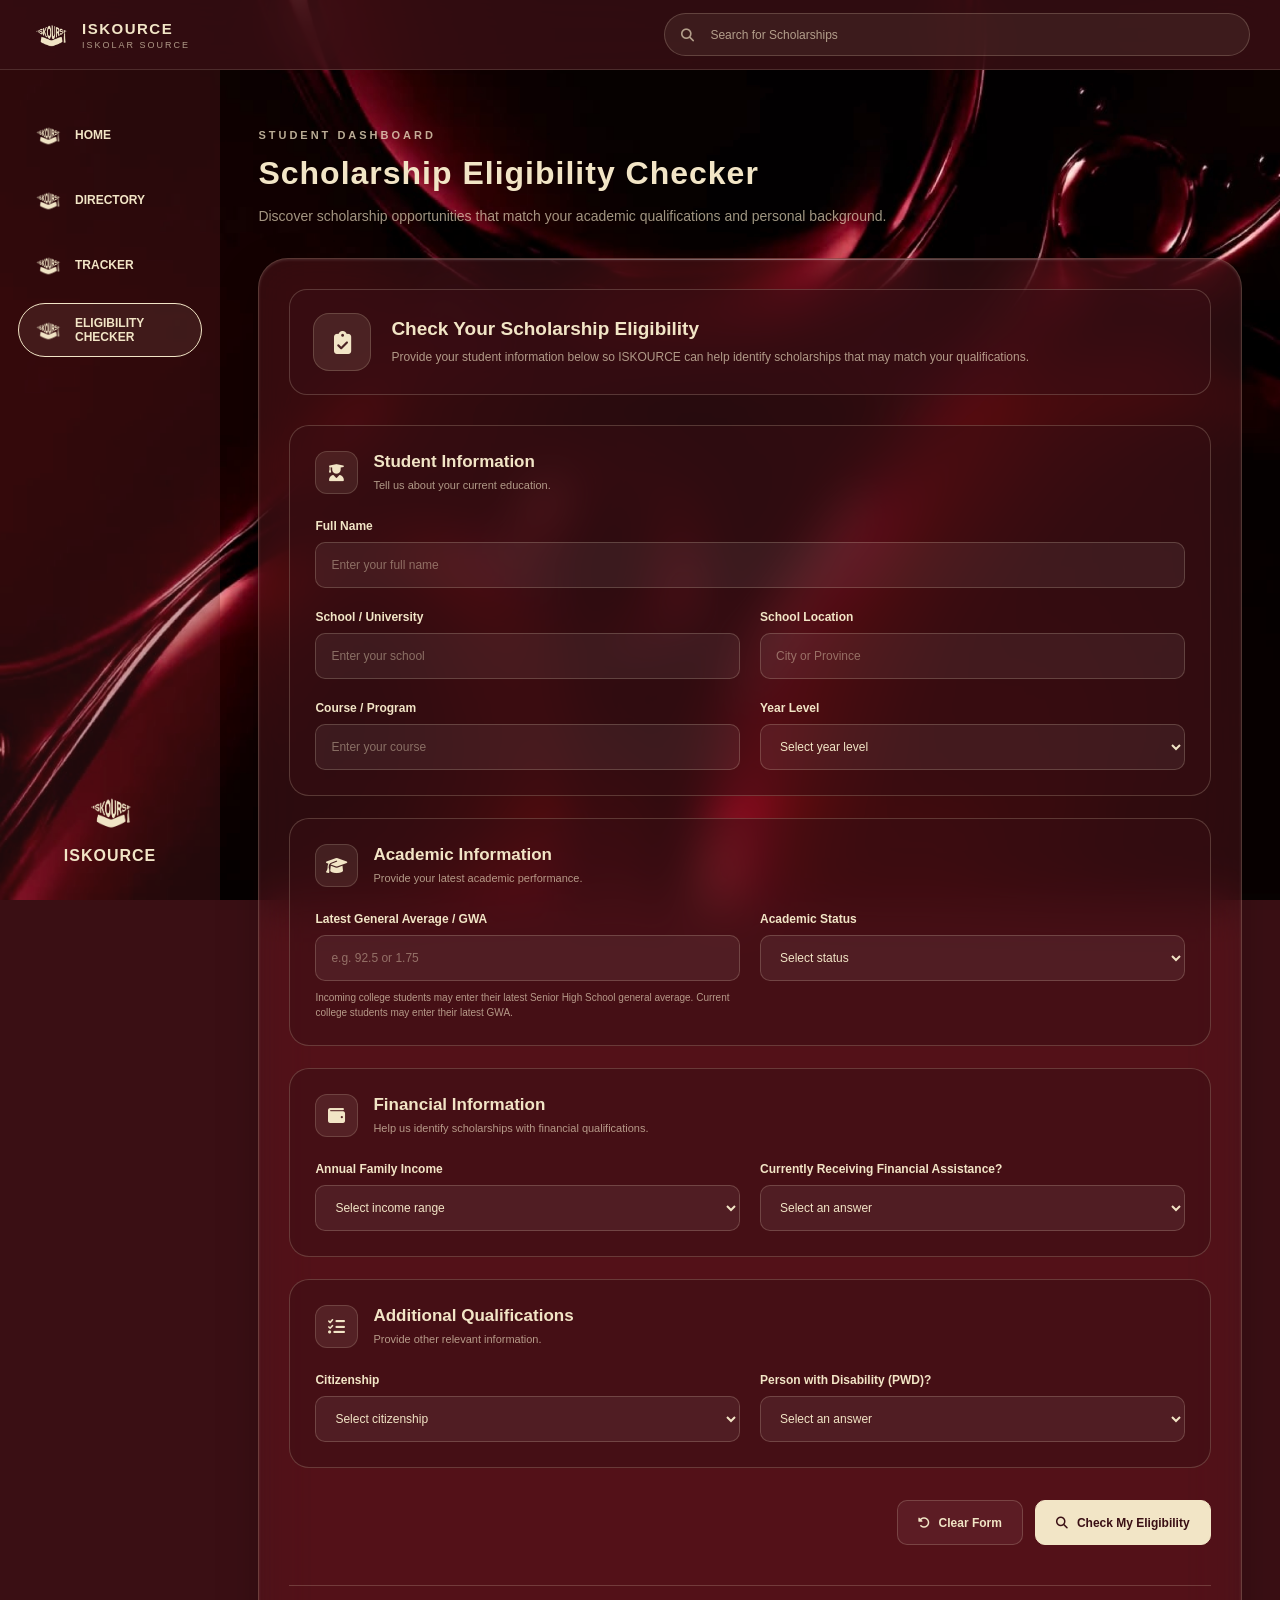
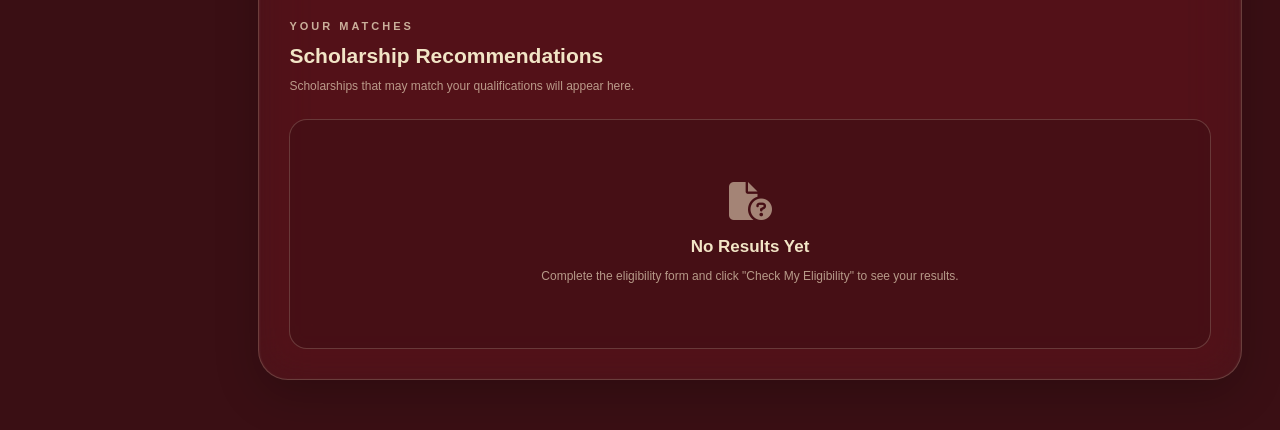
==== eligibility.html @ 720b9396 "create website page" ====
<!DOCTYPE html>
<html lang="en">

<head>
    <meta charset="UTF-8">
    <meta name="viewport" content="width=device-width, initial-scale=1.0">

    <title>ISKOURCE | Eligibility Checker</title>

    <link rel="stylesheet" href="style.css">
    <link rel="stylesheet" href="eligibility.css">

    <link rel="stylesheet"
        href="https://cdnjs.cloudflare.com/ajax/libs/font-awesome/6.5.0/css/all.min.css">
</head>

<body>

    <!-- TOP HEADER -->
    <header class="top-header">

        <a href="index.html" class="top-brand">
            <img src="images/my-logo.png" alt="ISKOURCE Logo">

            <div>
                <strong>ISKOURCE</strong>
                <small>ISKOLAR SOURCE</small>
            </div>
        </a>

        <div class="top-search">
            <i class="fa-solid fa-magnifying-glass"></i>

            <input
                type="text"
                id="topSearch"
                placeholder="Search for Scholarships"
            >
        </div>

    </header>


    <!-- SIDEBAR -->
    <aside class="sidebar">

        <nav class="sidebar-links">

            <a href="index.html" class="sidebar-link">
                <img src="images/my-logo.png" alt="">
                <span>HOME</span>
            </a>

            <a href="scholarships.html" class="sidebar-link">
                <img src="images/my-logo.png" alt="">
                <span>DIRECTORY</span>
            </a>

            <a href="tracker.html" class="sidebar-link">
                <img src="images/my-logo.png" alt="">
                <span>TRACKER</span>
            </a>

            <a href="eligibility.html" class="sidebar-link active">
                <img src="images/my-logo.png" alt="">
                <span>ELIGIBILITY CHECKER</span>
            </a>

        </nav>

        <div class="sidebar-brand">
            <img src="images/my-logo.png" alt="ISKOURCE">
            <span>ISKOURCE</span>
        </div>

    </aside>


    <!-- MAIN CONTENT -->
    <main class="main-content">

        <!-- PAGE HEADING -->
        <header class="eligibility-heading">

            <div>
                <span class="eligibility-eyebrow">
                    STUDENT DASHBOARD
                </span>

                <h1>Scholarship Eligibility Checker</h1>

                <p>
                    Discover scholarship opportunities that match
                    your academic qualifications and personal background.
                </p>
            </div>

        </header>


        <!-- ELIGIBILITY MAIN CONTAINER -->
        <div class="eligibility-container">


            <!-- INTRODUCTION -->
            <section class="eligibility-intro">

                <div class="eligibility-intro-icon">
                    <i class="fa-solid fa-clipboard-check"></i>
                </div>

                <div>
                    <h2>Check Your Scholarship Eligibility</h2>

                    <p>
                        Provide your student information below so ISKOURCE
                        can help identify scholarships that may match
                        your qualifications.
                    </p>
                </div>

            </section>


            <!-- ELIGIBILITY FORM -->
            <form id="eligibilityForm">


                <!-- STUDENT INFORMATION -->
                <section class="eligibility-form-section">

                    <div class="eligibility-section-heading">

                        <div class="eligibility-section-icon">
                            <i class="fa-solid fa-user-graduate"></i>
                        </div>

                        <div>
                            <h2>Student Information</h2>
                            <p>Tell us about your current education.</p>
                        </div>

                    </div>


                    <div class="eligibility-form-grid">

                        <div class="eligibility-field full-width">
                            <label for="studentName">Full Name</label>

                            <input
                                type="text"
                                id="studentName"
                                placeholder="Enter your full name"
                                required
                            >
                        </div>


                        <div class="eligibility-field">
                            <label for="studentSchool">
                                School / University
                            </label>

                            <input
                                type="text"
                                id="studentSchool"
                                placeholder="Enter your school"
                                required
                            >
                        </div>


                        <div class="eligibility-field">
                            <label for="studentLocation">
                                School Location
                            </label>

                            <input
                                type="text"
                                id="studentLocation"
                                placeholder="City or Province"
                                required
                            >
                        </div>


                        <div class="eligibility-field">
                            <label for="studentCourse">
                                Course / Program
                            </label>

                            <input
                                type="text"
                                id="studentCourse"
                                placeholder="Enter your course"
                                required
                            >
                        </div>


                        <div class="eligibility-field">
                            <label for="studentYear">
                                Year Level
                            </label>

                            <select id="studentYear" required>
                                <option value="">Select year level</option>
                                <option value="Grade 11">Grade 11</option>
                                <option value="Grade 12">Grade 12</option>
                                <option value="1st Year">1st Year College</option>
                                <option value="2nd Year">2nd Year College</option>
                                <option value="3rd Year">3rd Year College</option>
                                <option value="4th Year">4th Year College</option>
                                <option value="5th Year">5th Year College</option>
                            </select>
                        </div>

                    </div>

                </section>


                <!-- ACADEMIC INFORMATION -->
                <section class="eligibility-form-section">

                    <div class="eligibility-section-heading">

                        <div class="eligibility-section-icon">
                            <i class="fa-solid fa-graduation-cap"></i>
                        </div>

                        <div>
                            <h2>Academic Information</h2>
                            <p>Provide your latest academic performance.</p>
                        </div>

                    </div>


                    <div class="eligibility-form-grid">

                       
<div class="eligibility-field">
    <label for="studentGWA">
        Latest General Average / GWA
    </label>

    <input
        type="number"
        id="studentGWA"
        placeholder="e.g. 92.5 or 1.75"
        min="0"
        max="100"
        step="any"
        required
    >

    <small>
        Incoming college students may enter their latest Senior High
        School general average. Current college students may enter
        their latest GWA.
    </small>
</div>


                        <div class="eligibility-field">
                            <label for="academicStatus">
                                Academic Status
                            </label>

                            <select id="academicStatus" required>
                                <option value="">Select status</option>
                                <option value="Regular">Regular Student</option>
                                <option value="Irregular">Irregular Student</option>
                                <option value="Transferee">Transferee</option>
                                <option value="Returning">Returning Student</option>
                            </select>
                        </div>

                    </div>

                </section>


                <!-- FINANCIAL INFORMATION -->
                <section class="eligibility-form-section">

                    <div class="eligibility-section-heading">

                        <div class="eligibility-section-icon">
                            <i class="fa-solid fa-wallet"></i>
                        </div>

                        <div>
                            <h2>Financial Information</h2>
                            <p>Help us identify scholarships with financial qualifications.</p>
                        </div>

                    </div>


                    <div class="eligibility-form-grid">

                        <div class="eligibility-field">
                            <label for="familyIncome">
                                Annual Family Income
                            </label>

                            <select id="familyIncome" required>
                                <option value="">Select income range</option>
                                <option value="below-100k">Below ₱100,000</option>
                                <option value="100k-200k">₱100,000 – ₱200,000</option>
                                <option value="200k-300k">₱200,001 – ₱300,000</option>
                                <option value="300k-400k">₱300,001 – ₱400,000</option>
                                <option value="400k-500k">₱400,001 – ₱500,000</option>
                                <option value="above-500k">Above ₱500,000</option>
                            </select>
                        </div>


                        <div class="eligibility-field">
                            <label for="financialAssistance">
                                Currently Receiving Financial Assistance?
                            </label>

                            <select id="financialAssistance" required>
                                <option value="">Select an answer</option>
                                <option value="Yes">Yes</option>
                                <option value="No">No</option>
                            </select>
                        </div>

                    </div>

                </section>


                <!-- ADDITIONAL INFORMATION -->
                <section class="eligibility-form-section">

                    <div class="eligibility-section-heading">

                        <div class="eligibility-section-icon">
                            <i class="fa-solid fa-list-check"></i>
                        </div>

                        <div>
                            <h2>Additional Qualifications</h2>
                            <p>Provide other relevant information.</p>
                        </div>

                    </div>


                    <div class="eligibility-form-grid">

                        <div class="eligibility-field">
                            <label for="studentCitizenship">
                                Citizenship
                            </label>

                            <select id="studentCitizenship" required>
                                <option value="">Select citizenship</option>
                                <option value="Filipino">Filipino</option>
                                <option value="Other">Other</option>
                            </select>
                        </div>


                        <div class="eligibility-field">
                            <label for="studentDisability">
                                Person with Disability (PWD)?
                            </label>

                            <select id="studentDisability" required>
                                <option value="">Select an answer</option>
                                <option value="Yes">Yes</option>
                                <option value="No">No</option>
                            </select>
                        </div>

                    </div>

                </section>


                <!-- FORM ACTIONS -->
                <div class="eligibility-form-actions">

                    <button
                        type="reset"
                        class="eligibility-reset-btn"
                    >
                        <i class="fa-solid fa-rotate-left"></i>
                        Clear Form
                    </button>

                    <button
                        type="submit"
                        class="eligibility-submit-btn"
                    >
                        <i class="fa-solid fa-magnifying-glass"></i>
                        Check My Eligibility
                    </button>

                </div>

            </form>


            <!-- RESULTS SECTION -->
            <section class="eligibility-results" id="eligibilityResults">

                <div class="eligibility-results-heading">

                    <div>
                        <span class="eligibility-eyebrow">
                            YOUR MATCHES
                        </span>

                        <h2>Scholarship Recommendations</h2>

                        <p>
                            Scholarships that may match your qualifications
                            will appear here.
                        </p>
                    </div>

                </div>


                <div class="eligibility-results-placeholder">

                    <i class="fa-solid fa-file-circle-question"></i>

                    <h3>No Results Yet</h3>

                    <p>
                        Complete the eligibility form and click
                        "Check My Eligibility" to see your results.
                    </p>

                </div>

            </section>

        </div>

    </main>


    <!-- JAVASCRIPT -->
    <script src="scholarship-data.js"></script>
<script src="eligibility.js"></script>

</body>
</html>
---- style.css ----
/* =========================================
   ISKOURCE HOMEPAGE
   MAROON GLASSMORPHISM DESIGN
========================================= */


/* COLOR VARIABLES */

:root {

    --dark-red: #3A0F14;
    --light-red: #601C24;
    --cream-yellow: #F2E5C6;

    --glass-bg: rgba(96, 28, 36, 0.48);
    --glass-border: rgba(242, 229, 198, 0.30);

    --text-muted: rgba(242, 229, 198, 0.72);

    --transition: 0.3s ease;

}


/* GENERAL RESET */

* {
    margin: 0;
    padding: 0;
    box-sizing: border-box;
}

html {
    min-height: 100%;
    background-color: #3A0F14;
}

body {
    min-height: 100vh;
    background: transparent;
}


/* MAIN HOMEPAGE */

.homepage {
    min-height: 100vh;
    background-image: url("images/background.jpg") !important;
    background-size: cover !important;
    background-position: center !important;
    background-repeat: no-repeat !important;
}
/* =========================================
   HEADER
========================================= */

.brand-header {

    min-height: 75px;

    display: flex;

    align-items: center;

    padding: 12px 6%;

    background: rgba(96, 28, 36, 0.65);

    backdrop-filter: blur(15px);
    -webkit-backdrop-filter: blur(15px);

    border-bottom: 1px solid var(--glass-border);

}

.brand-lockup {

    display: flex;

    align-items: center;

    gap: 12px;

    text-decoration: none;

    color: var(--cream-yellow);

}

.brand-mark {
    display: flex;
    align-items: center;
    justify-content: center;
}

.brand-mark img {
    width: 55px;
    height: 55px;
    object-fit: contain;
}

.brand-copy {

    display: flex;

    flex-direction: column;

}

.brand-copy strong {

    font-size: 16px;

    font-weight: 900;

    letter-spacing: 1px;

}

.brand-copy small {

    font-size: 8px;

    font-weight: 700;

    letter-spacing: 1px;

}


/* =========================================
   WELCOME SECTION
========================================= */

.welcome {

    width: 90%;

    max-width: 900px;

    min-height: 390px;

    margin: auto;

    padding: 75px 20px 45px;

    display: flex;

    flex-direction: column;

    justify-content: center;

    align-items: center;

    text-align: center;

}


/* HERO BRAND */

.hero-brand {

    display: flex;

    align-items: center;

    justify-content: center;

    gap: 20px;

}

.hero-mark {
    display: flex;
    align-items: center;
    justify-content: center;
}

.hero-mark img {
    width: 110px;
    height: 110px;
    object-fit: contain;
    transform: rotate(-8deg);
    filter: drop-shadow(5px 7px 5px rgba(0,0,0,0.25));
}

.hero-brand-copy {

    text-align: left;

}

.hero-brand h1 {

    font-size: clamp(42px, 8vw, 78px);

    font-weight: 900;

    letter-spacing: -3px;

    color: var(--cream-yellow);

}

.tagline {

    font-size: clamp(15px, 2.7vw, 25px);

    font-weight: 700;

    font-style: italic;

    color: var(--cream-yellow);

}


/* DESCRIPTION */

.welcome-description {

    max-width: 590px;

    margin: 27px auto;

    color: var(--text-muted);

    font-size: 13px;

    line-height: 1.8;

}


/* JOURNEY BUTTON */

.journey-button {

    display: inline-flex;

    align-items: center;

    justify-content: center;

    gap: 12px;

    padding: 14px 28px;

    border-radius: 30px;

    background: var(--cream-yellow);

    color: var(--dark-red);

    text-decoration: none;

    font-size: 12px;

    font-weight: 800;

    transition: var(--transition);

}

.journey-button:hover {

    transform: translateY(-4px);

    box-shadow: 0 10px 25px rgba(0,0,0,0.25);

    background: #fff1d2;

}


/* =========================================
   GLASSMORPHISM SEARCH BAR
========================================= */

.search-section {

    width: 88%;

    max-width: 900px;

    margin: auto;

}


.search-container {

    width: 100%;

    min-height: 60px;

    display: flex;

    align-items: center;

    gap: 15px;

    padding: 6px 10px 6px 22px;

    border-radius: 50px;

    background: rgba(96, 28, 36, 0.45);

    backdrop-filter: blur(18px);
    -webkit-backdrop-filter: blur(18px);

    border: 1px solid var(--glass-border);

    box-shadow:

        0 8px 32px rgba(0,0,0,0.18),

        inset 0 1px 0 rgba(242,229,198,0.08);

    transition: var(--transition);

}

.search-container:focus-within {

    border-color: var(--cream-yellow);

    box-shadow:

        0 0 20px rgba(242,229,198,0.10),

        0 8px 32px rgba(0,0,0,0.2);

}


.search-icon {

    color: var(--text-muted);

}


.search-container input {

    flex: 1;

    min-width: 0;

    height: 45px;

    border: none;

    outline: none;

    background: transparent;

    color: var(--cream-yellow);

    font-size: 13px;

}

.search-container input::placeholder {

    color: rgba(242,229,198,0.55);

}


.search-container button {

    width: 43px;

    height: 43px;

    border: none;

    border-radius: 50%;

    background: var(--cream-yellow);

    color: var(--dark-red);

    cursor: pointer;

    transition: var(--transition);

}

.search-container button:hover {

    transform: scale(1.08);

    background: white;

}


/* =========================================
   SEARCH RESULTS
========================================= */

.scholarship-list {

    display: none;

    grid-template-columns: repeat(3, 1fr);

    gap: 15px;

    margin-top: 20px;

}

.scholarship-card {

    padding: 22px;

    text-decoration: none;

    color: var(--cream-yellow);

    border-radius: 16px;

    background: var(--glass-bg);

    backdrop-filter: blur(15px);
    -webkit-backdrop-filter: blur(15px);

    border: 1px solid var(--glass-border);

    box-shadow: 0 8px 25px rgba(0,0,0,0.15);

    transition: var(--transition);

}

.scholarship-card:hover {

    transform: translateY(-5px);

    background: rgba(120, 38, 48, 0.65);

    border-color: var(--cream-yellow);

}

.result-type {

    font-size: 9px;

    font-weight: 800;

    letter-spacing: 1px;

    color: var(--text-muted);

}

.scholarship-card h3 {

    margin: 12px 0 8px;

    font-size: 15px;

}

.scholarship-card p {

    font-size: 11px;

    line-height: 1.6;

    color: var(--text-muted);

}

.result-link {

    display: inline-block;

    margin-top: 15px;

    font-size: 10px;

    font-weight: 800;

}


/* =========================================
   QUICK ACCESS SECTION
========================================= */

.quick-access {

    width: 90%;

    max-width: 1100px;

    margin: 75px auto;

}


.section-heading {

    text-align: center;

    margin-bottom: 30px;

}

.eyebrow {

    font-size: 10px;

    font-weight: 800;

    letter-spacing: 2px;

    color: var(--text-muted);

    margin-bottom: 10px;

}

.section-heading h2 {

    font-size: clamp(22px, 3vw, 30px);

    font-weight: 800;

    color: var(--cream-yellow);

}

.section-heading p:last-child {

    margin-top: 10px;

    font-size: 12px;

    color: var(--text-muted);

    line-height: 1.7;

}


/* FEATURE CARD CONTAINER */

.card-container {

    display: grid;

    grid-template-columns: repeat(3, 1fr);

    gap: 20px;

}


/* =========================================
   GLASSMORPHISM FEATURE CARDS
========================================= */

.feature-card {

    min-height: 230px;

    display: flex;

    flex-direction: column;

    align-items: flex-start;

    padding: 25px;

    text-decoration: none;

    color: var(--cream-yellow);

    border-radius: 18px;

    background:

        linear-gradient(
            135deg,
            rgba(120, 38, 48, 0.40),
            rgba(58, 15, 20, 0.50)
        );

    backdrop-filter: blur(20px);
    -webkit-backdrop-filter: blur(20px);

    border: 1px solid var(--glass-border);

    box-shadow:

        0 8px 32px rgba(0,0,0,0.20),

        inset 0 1px 0 rgba(242,229,198,0.10);

    transition: var(--transition);

}


/* CARD HOVER */

.feature-card:hover {

    transform: translateY(-7px);

    background: rgba(120, 38, 48, 0.60);

    border-color: rgba(242,229,198,0.75);

    box-shadow:

        0 15px 35px rgba(0,0,0,0.25),

        0 0 15px rgba(242,229,198,0.08);

}


/* CARD ICON */

.feature-icon {

    width: 50px;

    height: 50px;

    display: flex;

    justify-content: center;

    align-items: center;

    margin-bottom: 20px;

    border-radius: 13px;

    background: var(--cream-yellow);

    color: var(--dark-red);

    font-size: 22px;

}


/* CARD TEXT */

.feature-card h3 {

    font-size: 16px;

    font-weight: 800;

    margin-bottom: 10px;

    color: var(--cream-yellow);

}

.feature-card p {

    font-size: 11px;

    line-height: 1.7;

    color: var(--text-muted);

    margin-bottom: 20px;

}


/* CARD ACTION */

.card-action {

    margin-top: auto;

    font-size: 10px;

    font-weight: 800;

    color: var(--cream-yellow);

}

.card-action i {

    margin-left: 5px;

    transition: var(--transition);

}

.feature-card:hover .card-action i {

    transform: translateX(5px);

}


/* =========================================
   FOOTER
========================================= */

.homepage-footer {

    padding: 25px 15px;

    text-align: center;

    border-top: 1px solid var(--glass-border);

    background: rgba(58,15,20,0.30);

}

.footer-brand {

    font-size: 14px;

    font-weight: 900;

    letter-spacing: 1px;

    color: var(--cream-yellow);

    text-decoration: none;

}

.homepage-footer p {

    margin-top: 8px;

    font-size: 9px;

    color: var(--text-muted);

}


/* =========================================
   RESPONSIVE DESIGN
========================================= */

@media (max-width: 760px) {

    .welcome {

        min-height: 340px;

    }

    .card-container {

        grid-template-columns: 1fr;

    }

    .scholarship-list {

        grid-template-columns: 1fr;

    }

    .feature-card {

        min-height: 190px;

    }

}


@media (max-width: 430px) {

    .brand-header {

        padding: 12px 18px;

    }

    .welcome {

        width: 94%;

        padding-top: 55px;

    }

    .hero-brand {

        gap: 10px;

    }

    .hero-mark {

        font-size: 55px;

    }

    .hero-brand h1 {

        font-size: 42px;

        letter-spacing: -2px;

    }

    .welcome-description {

        font-size: 11px;

    }

    .search-section {

        width: 92%;

    }

    .search-container {

        padding-left: 15px;

    }

    .search-container input {

        font-size: 11px;

    }

}


/* =========================================
   ISKOURCE — PREMIUM GLASS BACKGROUND
========================================= */

.homepage {
    position: relative;
    isolation: isolate;

    background:
        radial-gradient(
            ellipse at 15% 20%,
            rgba(150, 55, 70, 0.38),
            transparent 38%
        ),
        radial-gradient(
            ellipse at 85% 35%,
            rgba(110, 35, 48, 0.42),
            transparent 40%
        ),
        radial-gradient(
            ellipse at 50% 85%,
            rgba(160, 100, 75, 0.16),
            transparent 42%
        ),
        linear-gradient(
            135deg,
            #3A0F14,
            #501720,
            #3A0F14
        );
}

/* SOFT AMBIENT LIGHT */
.homepage::before {
    content: "";
    position: absolute;
    inset: 0;
    z-index: -1;
    pointer-events: none;

    background:
        radial-gradient(
            circle at 20% 45%,
            rgba(242, 229, 198, 0.07),
            transparent 25%
        ),
        radial-gradient(
            circle at 80% 75%,
            rgba(180, 70, 85, 0.12),
            transparent 30%
        );

    filter: blur(35px);
}

/* =========================================
   PREMIUM GLASS FEATURE CARDS
========================================= */


/* =========================================
   STRONGER GLASS REFLECTION
========================================= */

.feature-card {
    position: relative;
    overflow: hidden;
    isolation: isolate;
}

/* BRIGHT GLASS REFLECTION */
.feature-card::before {
    content: "";
    position: absolute;
    inset: 0;
    z-index: 0;
    pointer-events: none;

    background:
        linear-gradient(
            125deg,
            rgba(255, 255, 255, 0.22) 0%,
            rgba(242, 229, 198, 0.15) 12%,
            transparent 35%,
            transparent 70%,
            rgba(255, 255, 255, 0.08) 100%
        );

    opacity: 1;
}

/* KEEP CARD CONTENT ABOVE REFLECTION */
.feature-card > * {
    position: relative;
    z-index: 1;
}

/* SOFT INNER GLOW */
.feature-card::after {
    content: "";
    position: absolute;
    width: 180px;
    height: 180px;
    top: -100px;
    right: -80px;
    z-index: -1;
    pointer-events: none;

    background: rgba(242, 229, 198, 0.12);
    filter: blur(55px);
    border-radius: 50%;
}

/* HOVER */
.feature-card:hover {
    transform: translateY(-9px);

    background: linear-gradient(
        135deg,
        rgba(160, 65, 78, 0.40),
        rgba(96, 28, 36, 0.32)
    );

    border-color: rgba(242, 229, 198, 0.65);

    box-shadow:
        0 20px 45px rgba(0, 0, 0, 0.32),
        0 0 25px rgba(242, 229, 198, 0.10),
        inset 0 1px 2px rgba(255, 255, 255, 0.25);
}

/* =========================================
   PREMIUM GLASS SEARCH
========================================= */

.search-container {
    background: rgba(96, 28, 36, 0.22);

    backdrop-filter: blur(30px) saturate(180%);
    -webkit-backdrop-filter: blur(30px) saturate(180%);

    border: 1px solid rgba(242, 229, 198, 0.35);

    box-shadow:
        0 12px 35px rgba(0, 0, 0, 0.25),
        inset 0 1px 2px rgba(255, 255, 255, 0.18),
        inset 0 -1px 1px rgba(242, 229, 198, 0.08);

    transition: all 0.35s ease;
}

.search-container:focus-within {
    border-color: rgba(242, 229, 198, 0.75);

    box-shadow:
        0 0 25px rgba(242, 229, 198, 0.13),
        0 12px 35px rgba(0, 0, 0, 0.28),
        inset 0 1px 2px rgba(255, 255, 255, 0.20);
}

/* =========================================
   PREMIUM SCHOLARSHIP GLASS
========================================= */

.scholarship-card {
    background: rgba(96, 28, 36, 0.22);

    backdrop-filter: blur(25px) saturate(170%);
    -webkit-backdrop-filter: blur(25px) saturate(170%);

    border: 1px solid rgba(242, 229, 198, 0.30);

    box-shadow:
        0 10px 35px rgba(0, 0, 0, 0.20),
        inset 0 1px 1px rgba(255, 255, 255, 0.16);

    transition: all 0.35s ease;
}

.scholarship-card:hover {
    transform: translateY(-6px);

    background: rgba(120, 38, 48, 0.40);

    border-color: rgba(242, 229, 198, 0.65);

    box-shadow:
        0 15px 35px rgba(0, 0, 0, 0.28),
        0 0 20px rgba(242, 229, 198, 0.10);
}


/* TOP GLASS HIGHLIGHT */

.feature-card {
    border-top: 1px solid rgba(255, 255, 255, 0.65);

    box-shadow:
        0 12px 35px rgba(0, 0, 0, 0.25),
        inset 0 2px 3px rgba(255, 255, 255, 0.20),
        inset 0 -1px 2px rgba(242, 229, 198, 0.12);
}





/* ==========================================
   ISKOURCE - CINEMATIC PAGE MORPH
========================================== */

@view-transition {
    navigation: auto;
}

/* Smooth full-page transition */
::view-transition-old(root),
::view-transition-new(root) {
    animation-duration: 1.4s;
    animation-timing-function: cubic-bezier(.76, 0, .24, 1);
}


/* Page movement */
@keyframes morphOld {
    from {
        opacity: 1;
        filter: blur(0);
    }

    to {
        opacity: 0.15;
        filter: blur(3px);
    }
}

@keyframes morphNew {
    from {
        opacity: 0.15;
        filter: blur(3px);
    }

    to {
        opacity: 1;
        filter: blur(0);
    }
}

/* Premium burgundy glass background */
::view-transition {
    background: #3A0F14;
}

/* Homepage cards */
.feature-card,
.scholarship-card {
    view-transition-name: none;
}


/* ==========================================
   HOMEPAGE ZOOM + SELECTED CARD EXPANSION
========================================== */

.homepage {
    transform-origin: var(--morph-x, 50%) var(--morph-y, 50%);

    transition:
        transform 1.6s cubic-bezier(.65, 0, .35, 1),
        filter 1.6s ease;

    will-change: transform;
}

/* Entire homepage moves toward selected card */
body.zoom-to-card .homepage {
    transform: scale(1.25);
}


/* SELECTED CARD: ALWAYS SHARP */

.feature-card.morph-selected,
.scholarship-card.morph-selected {
    position: relative;
    z-index: 9999;

    filter: none !important;
    opacity: 1 !important;

    transform:
        translate(var(--move-x), var(--move-y))
        scale(1.22);

    transform-origin: center center;

    transition:
        transform 1.6s cubic-bezier(.65, 0, .35, 1),
        box-shadow 1.6s ease;

    box-shadow:
        0 0 35px rgba(242, 229, 198, .3),
        0 0 80px rgba(96, 28, 36, .7);
}

/* Blur only the elements behind the selected card */

.morph-background {
    filter: blur(5px) brightness(.55);
    transition: filter 1.6s ease;
}
/* ==========================================
   DIRECTORY CROSS-PAGE MORPH
========================================== */

@view-transition {
    navigation: auto;
}

/* Shared element */
.directory-morph {
    view-transition-name: directory-morph;
}

/* Smooth morph movement */
::view-transition-group(directory-morph) {

    animation-duration: 1.5s;

    animation-timing-function:
        cubic-bezier(0.22, 1, 0.36, 1);

}

/* Keep the transition visually clean */
::view-transition-image-pair(directory-morph) {
    isolation: isolate;
}
/* ==========================================
   ISKOURCE CROSS-PAGE SHARED ELEMENT MORPH
========================================== */

@view-transition {
    navigation: auto;
}

.directory-morph {
    view-transition-name: directory-morph;
}

::view-transition-group(directory-morph) {
    animation-duration: 1.5s;
    animation-timing-function:
        cubic-bezier(0.22, 1, 0.36, 1);
}

::view-transition-image-pair(directory-morph) {
    isolation: isolate;
}

/* =========================================
   ISKOURCE - SHARED INNER PAGE LAYOUT
   HEADER + SIDEBAR + MAIN CONTENT
========================================= */

/* SHARED BACKGROUND */

html {
    min-height: 100%;
    background-color: #3A0F14;
    background-image: url("images/background.jpg");
    background-size: cover;
    background-position: center center;
    background-repeat: no-repeat;
    background-attachment: fixed;
}

body {
    min-height: 100vh;
    margin: 0;
    color: #F2E5C6;
    font-family: Arial, sans-serif;
    background: transparent;
}

/* SHARED HEADER */

.top-header {
    position: fixed;
    top: 0;
    left: 0;
    width: 100%;
    height: 70px;
    box-sizing: border-box;

    display: flex;
    align-items: center;
    justify-content: space-between;

    padding: 0 30px;

    background: rgba(58, 15, 20, 0.82);
    backdrop-filter: blur(25px);
    -webkit-backdrop-filter: blur(25px);

    border-bottom: 1px solid rgba(242, 229, 198, 0.15);
    z-index: 1000;
}

/* BRAND */

.top-brand {
    display: flex;
    align-items: center;
    gap: 10px;

    color: #F2E5C6;
    text-decoration: none;
}

.top-brand img {
    width: 42px;
    height: 42px;
    object-fit: contain;
}

.top-brand div {
    display: flex;
    flex-direction: column;
    gap: 3px;
}

.top-brand strong {
    font-size: 15px;
    letter-spacing: 1.5px;
}

.top-brand small {
    font-size: 9px;
    letter-spacing: 2px;
    color: rgba(242, 229, 198, 0.65);
}

/* SEARCH */

.top-search {
    position: relative;
    width: 48%;
    max-width: 680px;
}

.top-search input {
    width: 100%;
    height: 43px;
    box-sizing: border-box;

    padding: 10px 20px 10px 45px;

    background: rgba(242, 229, 198, 0.07);
    border: 1px solid rgba(242, 229, 198, 0.20);
    border-radius: 30px;

    color: #F2E5C6;
    font-size: 12px;
    outline: none;
}

.top-search input::placeholder {
    color: rgba(242, 229, 198, 0.65);
}

.top-search > i {
    position: absolute;
    left: 17px;
    top: 50%;
    transform: translateY(-50%);

    color: rgba(242, 229, 198, 0.65);
    font-size: 13px;
}

.sidebar {
    position: fixed;
    top: 70px;
    left: 0;
    bottom: 0;

    width: 220px;
    padding: 38px 18px 20px;

    background: rgba(96, 28, 36, 0.32);
    border-right: 1px solid var(--border);

    display: flex;
    flex-direction: column;
    z-index: 90;
}

.sidebar-links {
    display: flex;
    flex-direction: column;
    gap: 11px;
}

.sidebar-link {
    display: flex;
    align-items: center;
    gap: 11px;

    padding: 10px 13px;
    border: 1px solid transparent;
    border-radius: 30px;

    color: var(--cream-yellow);
    text-decoration: none;
    font-size: 12px;
    font-weight: 700;

    transition: 0.3s ease;
}

.sidebar-link img {
    width: 32px;
    height: 32px;
    object-fit: contain;
}

        .sidebar-link:hover,
        .sidebar-link.active {
            background: rgba(242, 229, 198, 0.08);
            border-color: var(--border);
        }

        .sidebar-brand {
            margin-top: auto;
            display: flex;
            flex-direction: column;
            align-items: center;
            gap: 8px;
            padding-bottom: 15px;
            font-weight: 800;
            letter-spacing: 1px;
        }

        .sidebar-brand img {
            width: 55px;
            height: 55px;
            object-fit: contain;
        }
        

/* SHARED MAIN CONTENT */

.main-content {
    width: calc(100% - 220px);
    min-height: 100vh;
    box-sizing: border-box;

    margin-left: 220px;
    padding: 125px 3% 50px;

    position: relative;
    z-index: 1;
}
---- eligibility.css ----
/* =========================================
   ISKOURCE - ELIGIBILITY CHECKER
   MAROON GLASSMORPHISM DESIGN
========================================= */


/* COLOR VARIABLES */

:root {
    --eligibility-dark: #3A0F14;
    --eligibility-burgundy: #601C24;
    --eligibility-cream: #F2E5C6;

    --eligibility-glass: rgba(96, 28, 36, 0.40);
    --eligibility-border: rgba(242, 229, 198, 0.20);

    --eligibility-muted: rgba(242, 229, 198, 0.65);
}


/* =========================================
   PAGE HEADING
========================================= */

.eligibility-heading {
    display: flex;
    align-items: center;
    justify-content: space-between;
    margin-bottom: 30px;
}

.eligibility-eyebrow {
    display: inline-block;
    color: var(--eligibility-cream);
    font-size: 11px;
    font-weight: 700;
    letter-spacing: 3px;
    margin-bottom: 12px;
    opacity: 0.75;
}

.eligibility-heading h1 {
    color: var(--eligibility-cream);
    font-size: 32px;
    font-weight: 800;
    letter-spacing: 1px;
    line-height: 1.3;
    margin: 0 0 10px;
}

.eligibility-heading p {
    color: var(--eligibility-muted);
    font-size: 14px;
    line-height: 1.7;
    max-width: 650px;
    margin: 0;
}


/* =========================================
   MAIN GLASS CONTAINER
========================================= */

.eligibility-container {
    position: relative;
    width: 100%;
    padding: 30px;

    border-radius: 30px;

    background: rgba(96, 28, 36, 0.40);

    border: 1px solid var(--eligibility-border);

    backdrop-filter: blur(25px) saturate(150%);
    -webkit-backdrop-filter: blur(25px) saturate(150%);

    box-shadow:
        0 15px 45px rgba(0, 0, 0, 0.20),
        inset 0 1px 3px rgba(255, 255, 255, 0.13);
}

.eligibility-container::before {
    content: "";
    position: absolute;
    top: 0;
    left: 8%;
    width: 84%;
    height: 1px;

    background: linear-gradient(
        90deg,
        transparent,
        rgba(255, 255, 255, 0.35),
        transparent
    );

    pointer-events: none;
}


/* =========================================
   INTRODUCTION
========================================= */

.eligibility-intro {
    display: flex;
    align-items: center;
    gap: 20px;

    padding: 23px;
    margin-bottom: 30px;

    background: rgba(58, 15, 20, 0.55);

    border: 1px solid var(--eligibility-border);
    border-radius: 18px;
}

.eligibility-intro-icon {
    width: 58px;
    height: 58px;
    min-width: 58px;

    display: flex;
    align-items: center;
    justify-content: center;

    background: rgba(242, 229, 198, 0.10);
    border: 1px solid rgba(242, 229, 198, 0.18);
    border-radius: 16px;

    color: var(--eligibility-cream);
    font-size: 23px;
}

.eligibility-intro h2 {
    color: var(--eligibility-cream);
    font-size: 19px;
    margin: 0 0 7px;
}

.eligibility-intro p {
    color: var(--eligibility-muted);
    font-size: 12px;
    line-height: 1.7;
    margin: 0;
}


/* =========================================
   FORM SECTIONS
========================================= */

.eligibility-form-section {
    padding: 25px;
    margin-bottom: 22px;

    background: rgba(58, 15, 20, 0.48);

    border: 1px solid var(--eligibility-border);
    border-radius: 20px;
}


/* SECTION HEADING */

.eligibility-section-heading {
    display: flex;
    align-items: center;
    gap: 15px;

    margin-bottom: 25px;
}

.eligibility-section-icon {
    width: 43px;
    height: 43px;
    min-width: 43px;

    display: flex;
    align-items: center;
    justify-content: center;

    color: var(--eligibility-cream);
    font-size: 17px;

    background: rgba(242, 229, 198, 0.09);
    border: 1px solid rgba(242, 229, 198, 0.17);
    border-radius: 12px;
}

.eligibility-section-heading h2 {
    color: var(--eligibility-cream);
    font-size: 17px;
    margin: 0 0 5px;
}

.eligibility-section-heading p {
    color: var(--eligibility-muted);
    font-size: 11px;
    line-height: 1.6;
    margin: 0;
}


/* =========================================
   FORM GRID
========================================= */

.eligibility-form-grid {
    display: grid;
    grid-template-columns: repeat(2, minmax(0, 1fr));
    gap: 22px 20px;
}

.eligibility-field {
    display: flex;
    flex-direction: column;
    gap: 9px;
    min-width: 0;
}

.eligibility-field.full-width {
    grid-column: 1 / -1;
}


/* LABELS */

.eligibility-field label {
    color: var(--eligibility-cream);
    font-size: 12px;
    font-weight: 700;
}


/* INPUTS AND SELECTS */

.eligibility-field input,
.eligibility-field select {
    width: 100%;
    min-width: 0;
    height: 46px;

    padding: 0 15px;

    background: rgba(255, 255, 255, 0.06);

    border: 1px solid rgba(242, 229, 198, 0.20);
    border-radius: 10px;

    color: var(--eligibility-cream);
    font-family: inherit;
    font-size: 12px;

    outline: none;
    transition: 0.3s ease;
}

.eligibility-field input::placeholder {
    color: rgba(242, 229, 198, 0.42);
}

.eligibility-field input:focus,
.eligibility-field select:focus {
    border-color: rgba(242, 229, 198, 0.65);

    background: rgba(255, 255, 255, 0.09);

    box-shadow: 0 0 0 3px rgba(242, 229, 198, 0.06);
}

.eligibility-field select {
    cursor: pointer;
}

.eligibility-field select option {
    background: var(--eligibility-dark);
    color: var(--eligibility-cream);
}

.eligibility-field small {
    color: var(--eligibility-muted);
    font-size: 10px;
    line-height: 1.5;
}


/* NUMBER INPUT */

.eligibility-field input[type="number"] {
    appearance: textfield;
    -moz-appearance: textfield;
}

.eligibility-field input[type="number"]::-webkit-inner-spin-button,
.eligibility-field input[type="number"]::-webkit-outer-spin-button {
    -webkit-appearance: none;
    margin: 0;
}


/* =========================================
   FORM BUTTONS
========================================= */

.eligibility-form-actions {
    display: flex;
    justify-content: flex-end;
    align-items: center;
    flex-wrap: wrap;
    gap: 12px;

    padding-top: 10px;
    margin-top: 10px;
}

.eligibility-reset-btn,
.eligibility-submit-btn {
    display: inline-flex;
    align-items: center;
    justify-content: center;
    gap: 9px;

    min-height: 45px;
    padding: 12px 20px;

    border-radius: 10px;

    font-family: inherit;
    font-size: 12px;
    font-weight: 800;

    cursor: pointer;
    transition: 0.3s ease;
}

.eligibility-reset-btn {
    color: var(--eligibility-cream);

    background: rgba(255, 255, 255, 0.05);

    border: 1px solid var(--eligibility-border);
}

.eligibility-reset-btn:hover {
    background: rgba(255, 255, 255, 0.11);
    transform: translateY(-2px);
}

.eligibility-submit-btn {
    color: var(--eligibility-dark);

    background: var(--eligibility-cream);

    border: 1px solid var(--eligibility-cream);
}

.eligibility-submit-btn:hover {
    background: #fff2d5;
    transform: translateY(-2px);

    box-shadow: 0 7px 20px rgba(0, 0, 0, 0.20);
}


/* =========================================
   RESULTS SECTION
========================================= */

.eligibility-results {
    margin-top: 40px;
    padding-top: 30px;

    border-top: 1px solid var(--eligibility-border);
}

.eligibility-results-heading {
    margin-bottom: 22px;
}

.eligibility-results-heading h2 {
    color: var(--eligibility-cream);
    font-size: 21px;
    margin: 0 0 8px;
}

.eligibility-results-heading p {
    color: var(--eligibility-muted);
    font-size: 12px;
    line-height: 1.7;
    margin: 0;
}


/* RESULTS PLACEHOLDER */

.eligibility-results-placeholder {
    display: flex;
    flex-direction: column;
    align-items: center;
    justify-content: center;

    min-height: 230px;
    padding: 30px;

    text-align: center;

    background: rgba(58, 15, 20, 0.45);

    border: 1px solid var(--eligibility-border);
    border-radius: 18px;
}

.eligibility-results-placeholder > i {
    color: rgba(242, 229, 198, 0.55);
    font-size: 38px;
    margin-bottom: 17px;
}

.eligibility-results-placeholder h3 {
    color: var(--eligibility-cream);
    font-size: 17px;
    margin: 0 0 9px;
}

.eligibility-results-placeholder p {
    max-width: 420px;

    color: var(--eligibility-muted);
    font-size: 12px;
    line-height: 1.7;
    margin: 0;
}


/* =========================================
   RESPONSIVE DESIGN
========================================= */

@media (max-width: 1100px) {

    .eligibility-container {
        padding: 25px;
    }

}

@media (max-width: 750px) {

    .eligibility-heading h1 {
        font-size: 25px;
    }

    .eligibility-container {
        padding: 20px;
        border-radius: 25px;
    }

    .eligibility-form-section {
        padding: 20px;
    }

    .eligibility-form-grid {
        grid-template-columns: 1fr;
        gap: 18px;
    }

    .eligibility-field.full-width {
        grid-column: auto;
    }

}

@media (max-width: 480px) {

    .eligibility-heading h1 {
        font-size: 22px;
    }

    .eligibility-container {
        padding: 14px;
        border-radius: 20px;
    }

    .eligibility-intro {
        align-items: flex-start;
        flex-direction: column;
        padding: 18px;
    }

    .eligibility-form-section {
        padding: 17px;
    }

    .eligibility-section-heading {
        align-items: flex-start;
    }

    .eligibility-form-actions {
        flex-direction: column-reverse;
        align-items: stretch;
    }

    .eligibility-reset-btn,
    .eligibility-submit-btn {
        width: 100%;
    }

}

/* =====================================
   ELIGIBILITY RESULTS
===================================== */

.eligibility-result-summary {
    display: grid;
    grid-template-columns: repeat(3, minmax(0, 1fr));
    gap: 15px;
    margin: 25px 0;
}

.eligibility-result-summary > div {
    display: flex;
    flex-direction: column;
    gap: 6px;
    padding: 18px;
    border: 1px solid rgba(242,229,198,0.22);
    border-radius: 15px;
    background: rgba(58,15,20,0.55);
}

.eligibility-result-summary strong {
    color: var(--tracker-cream, #F2E5C6);
    font-size: 25px;
}

.eligibility-result-summary span {
    color: rgba(242,229,198,0.7);
    font-size: 12px;
}

.eligibility-result-list {
    display: grid;
    grid-template-columns: repeat(2, minmax(0, 1fr));
    gap: 18px;
}

.eligibility-result-card {
    min-width: 0;
    padding: 22px;
    border: 1px solid rgba(242,229,198,0.25);
    border-radius: 18px;
    background: rgba(58,15,20,0.68);
    backdrop-filter: blur(18px);
    -webkit-backdrop-filter: blur(18px);
}

.eligibility-result-top {
    display: flex;
    justify-content: space-between;
    align-items: flex-start;
    gap: 12px;
}

.eligibility-result-top h3 {
    color: #F2E5C6;
    font-size: 17px;
    line-height: 1.5;
    margin: 7px 0;
}

.eligibility-result-category {
    color: rgba(242,229,198,0.65);
    font-size: 11px;
}

.eligibility-result-badge {
    flex-shrink: 0;
    padding: 7px 10px;
    border-radius: 20px;
    background: rgba(242,229,198,0.10);
    color: #F2E5C6;
    font-size: 10px;
    font-weight: 700;
}

.eligibility-program-status {
    color: rgba(242,229,198,0.7);
    font-size: 12px;
}

.eligibility-result-reasons,
.eligibility-result-unknown {
    margin-top: 17px;
    color: #F2E5C6;
    font-size: 12px;
    line-height: 1.7;
}

.eligibility-result-reasons ul,
.eligibility-result-unknown ul {
    padding-left: 20px;
    margin-top: 8px;
}

.eligibility-result-unknown {
    color: rgba(242,229,198,0.75);
}

.eligibility-view-btn {
    display: inline-flex;
    align-items: center;
    gap: 8px;
    margin-top: 18px;
    padding: 10px 14px;
    border-radius: 9px;
    background: #F2E5C6;
    color: #3A0F14;
    text-decoration: none;
    font-size: 11px;
    font-weight: 800;
}

.eligibility-view-btn:hover {
    background: #fff2d5;
}

@media (max-width: 750px) {

    .eligibility-result-list {
        grid-template-columns: 1fr;
    }

    .eligibility-result-summary {
        grid-template-columns: 1fr;
    }

    .eligibility-result-top {
        flex-direction: column;
    }

}
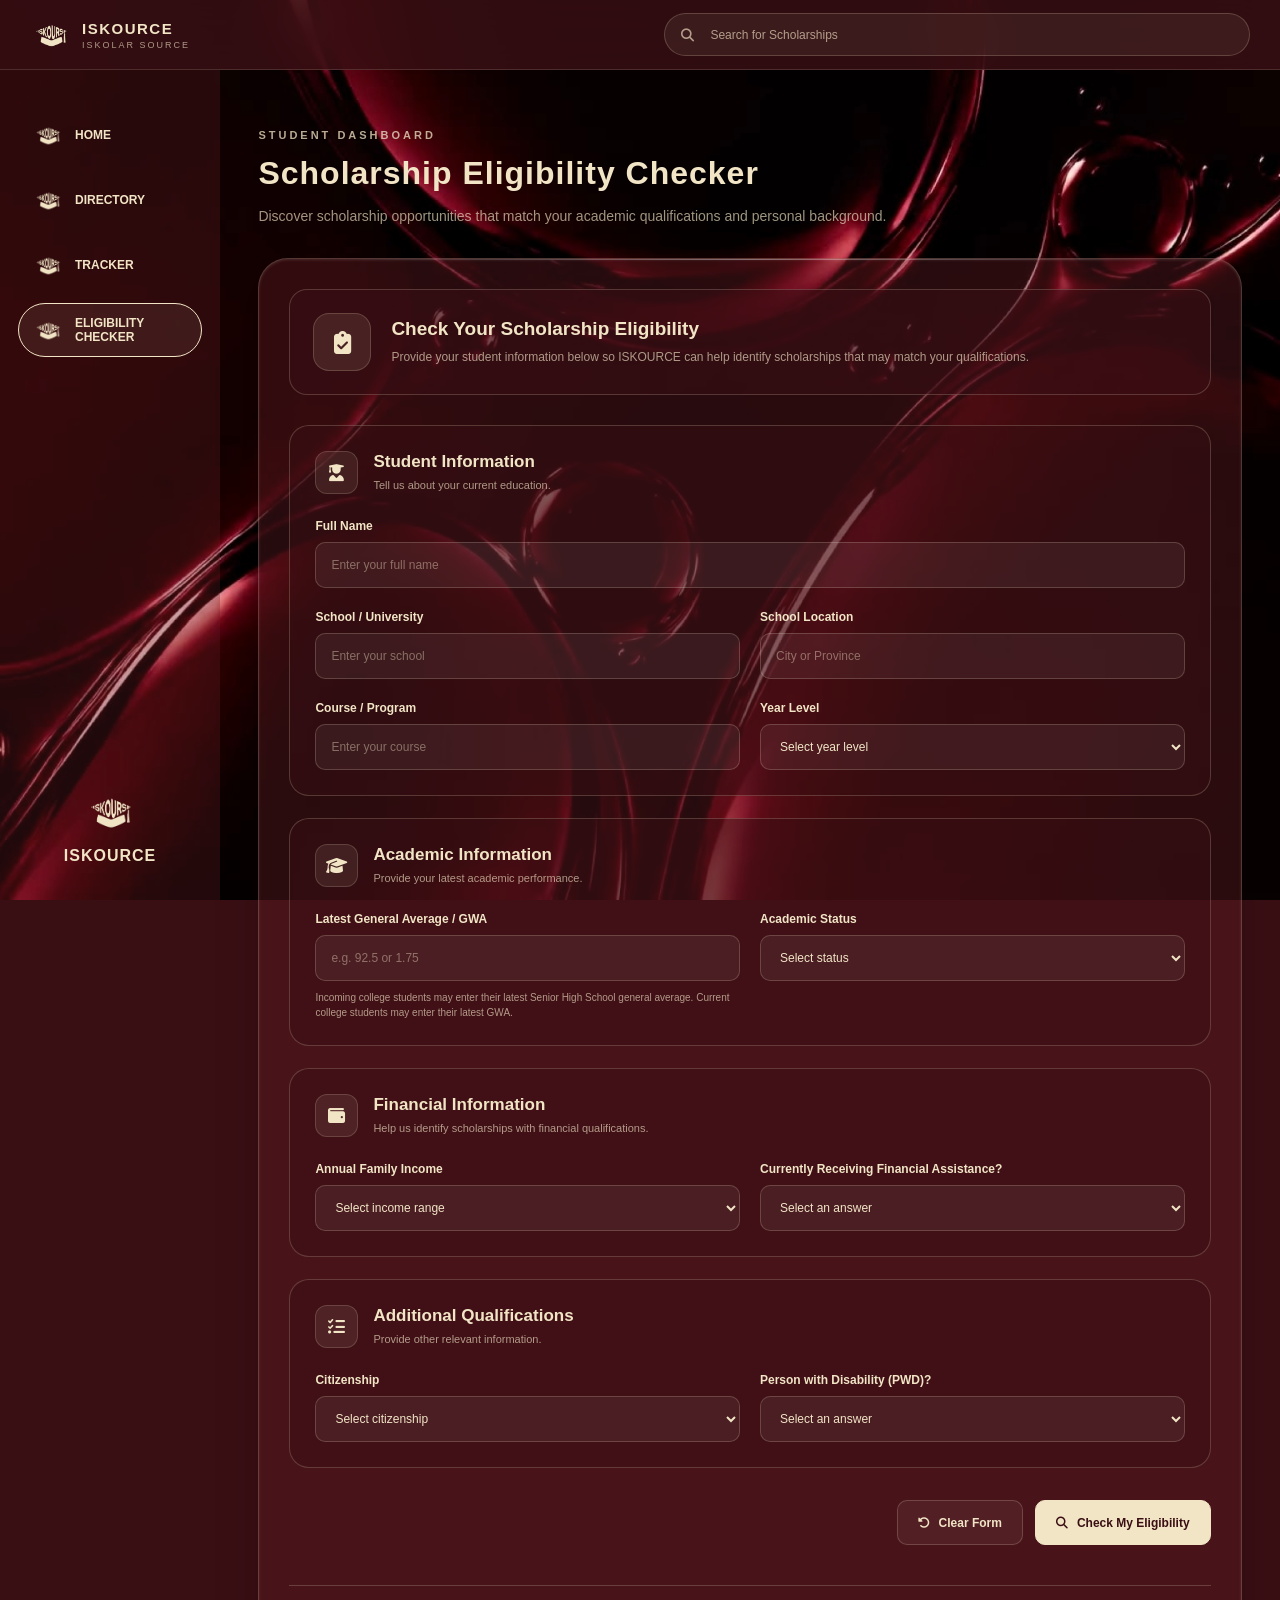
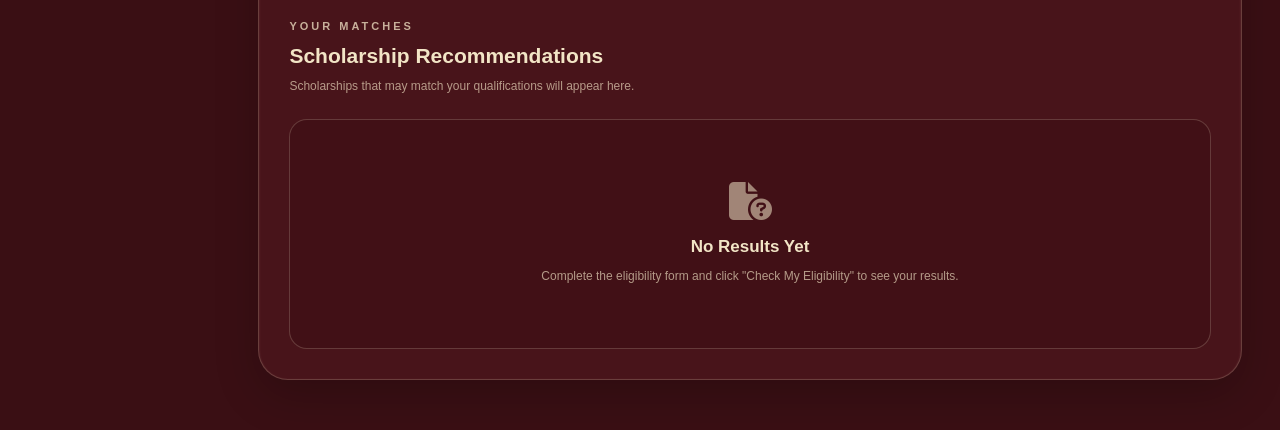
==== commit 976f6096: "create website page" ====
--- a/eligibility.html
+++ b/eligibility.html
@@ -78,10 +78,10 @@
 
 
     <!-- MAIN CONTENT -->
-    <main class="main-content">
+    <main class="main-content morph-target eligibility-morph">
 
         <!-- PAGE HEADING -->
-        <header class="eligibility-heading">
+       <header class="eligibility-heading">
 
             <div>
                 <span class="eligibility-eyebrow">
--- a/style.css
+++ b/style.css
@@ -1413,3 +1413,51 @@
     position: relative;
     z-index: 1;
 }
+/* ==========================================
+   ELIGIBILITY CHECKER CROSS-PAGE MORPH
+========================================== */
+
+/* Homepage source card */
+.feature-card[href="eligibility.html"] {
+    view-transition-name: eligibility-morph;
+}
+
+/* Entire Eligibility Checker page */
+.eligibility-morph {
+    view-transition-name: eligibility-morph;
+}
+
+/* Same animation settings as Directory */
+::view-transition-group(eligibility-morph) {
+    animation-duration: 1.5s;
+    animation-timing-function:
+        cubic-bezier(0.22, 1, 0.36, 1);
+}
+
+::view-transition-image-pair(eligibility-morph) {
+    isolation: isolate;
+}
+/* ==========================================
+   TRACKER CROSS-PAGE MORPH
+========================================== */
+
+/* Homepage source card */
+.feature-card[href="tracker.html"] {
+    view-transition-name: tracker-morph;
+}
+
+/* Entire Tracker page */
+.tracker-morph {
+    view-transition-name: tracker-morph;
+}
+
+/* Same animation as Directory */
+::view-transition-group(tracker-morph) {
+    animation-duration: 1.5s;
+    animation-timing-function:
+        cubic-bezier(0.22, 1, 0.36, 1);
+}
+
+::view-transition-image-pair(tracker-morph) {
+    isolation: isolate;
+}
--- a/eligibility.css
+++ b/eligibility.css
@@ -643,3 +643,197 @@
     }
 
 }
+
+/* =========================================
+   COMPLETE SCHOLARSHIP INFORMATION
+========================================= */
+
+.eligibility-result-card {
+    width: 100%;
+    min-width: 0;
+    padding: 25px;
+    margin-bottom: 22px;
+    box-sizing: border-box;
+}
+
+.eligibility-result-top {
+    display: flex;
+    justify-content: space-between;
+    align-items: flex-start;
+    flex-wrap: wrap;
+    gap: 15px;
+}
+
+.eligibility-result-top h3 {
+    line-height: 1.4;
+    overflow-wrap: anywhere;
+}
+
+.eligibility-organization {
+    color: var(--tracker-muted);
+    font-size: 12px;
+    line-height: 1.6;
+}
+
+.eligibility-program-status {
+    margin: 18px 0;
+    padding: 12px 15px;
+    border-radius: 10px;
+    background: rgba(242, 229, 198, 0.07);
+    color: var(--tracker-cream);
+    font-size: 12px;
+}
+
+.eligibility-information-section {
+    padding: 20px 0;
+    border-top: 1px solid rgba(242, 229, 198, 0.16);
+}
+
+.eligibility-information-section h4,
+.eligibility-result-reasons h4 {
+    color: var(--tracker-cream);
+    font-size: 15px;
+    margin: 0 0 13px;
+}
+
+.eligibility-information-section h4 i,
+.eligibility-result-reasons h4 i {
+    margin-right: 8px;
+}
+
+.eligibility-information-section p,
+.eligibility-information-section li,
+.eligibility-result-reasons li,
+.eligibility-result-unknown li {
+    color: var(--tracker-muted);
+    font-size: 12px;
+    line-height: 1.8;
+    overflow-wrap: anywhere;
+}
+
+.eligibility-information-section p {
+    margin: 0 0 10px;
+}
+
+.eligibility-information-section ul,
+.eligibility-result-reasons ul,
+.eligibility-result-unknown ul {
+    padding-left: 21px;
+    margin: 0;
+}
+
+.eligibility-information-section li,
+.eligibility-result-reasons li,
+.eligibility-result-unknown li {
+    margin-bottom: 7px;
+}
+
+.eligibility-result-reasons {
+    padding: 18px;
+    margin: 10px 0;
+    border-radius: 13px;
+    background: rgba(242, 229, 198, 0.06);
+    border: 1px solid rgba(242, 229, 198, 0.16);
+}
+
+.eligibility-result-unknown {
+    margin-top: 17px;
+    padding-top: 15px;
+    border-top: 1px solid rgba(242, 229, 198, 0.15);
+}
+
+.eligibility-result-unknown strong {
+    color: var(--tracker-cream);
+    font-size: 12px;
+}
+
+.eligibility-official-links {
+    display: flex;
+    flex-direction: column;
+    gap: 11px;
+}
+
+.eligibility-official-link {
+    display: flex;
+    align-items: center;
+    justify-content: space-between;
+    gap: 12px;
+    padding: 12px 15px;
+
+    color: var(--tracker-cream);
+    text-decoration: none;
+    font-size: 12px;
+
+    background: rgba(242, 229, 198, 0.06);
+    border: 1px solid rgba(242, 229, 198, 0.17);
+    border-radius: 10px;
+
+    transition: 0.3s ease;
+}
+
+.eligibility-official-link:hover {
+    background: rgba(242, 229, 198, 0.13);
+    border-color: rgba(242, 229, 198, 0.4);
+}
+
+.eligibility-view-btn {
+    display: inline-flex;
+    align-items: center;
+    justify-content: center;
+    gap: 10px;
+    margin-top: 15px;
+    padding: 12px 18px;
+    border-radius: 9px;
+    text-decoration: none;
+    font-size: 12px;
+    font-weight: 700;
+}
+
+/* ELIGIBILITY DETAILS DROPDOWN */
+
+.eligibility-details-dropdown {
+    margin-top: 15px;
+    border: 1px solid rgba(242, 229, 198, 0.20);
+    border-radius: 12px;
+    background: rgba(242, 229, 198, 0.04);
+    overflow: hidden;
+}
+
+.eligibility-details-dropdown summary {
+    display: flex;
+    justify-content: space-between;
+    align-items: center;
+    gap: 12px;
+    padding: 14px 16px;
+    color: var(--tracker-cream, #F2E5C6);
+    font-size: 12px;
+    font-weight: 700;
+    cursor: pointer;
+    list-style: none;
+}
+
+.eligibility-details-dropdown summary::-webkit-details-marker {
+    display: none;
+}
+
+.eligibility-details-dropdown summary i {
+    transition: transform 0.3s ease;
+}
+
+.eligibility-details-dropdown[open] summary i {
+    transform: rotate(180deg);
+}
+
+.eligibility-details-content {
+    padding: 5px 16px 16px;
+    border-top: 1px solid rgba(242, 229, 198, 0.12);
+}
+
+.eligibility-details-content ul {
+    padding-left: 20px;
+    line-height: 1.7;
+}
+
+.eligibility-details-content li {
+    margin-bottom: 6px;
+}
